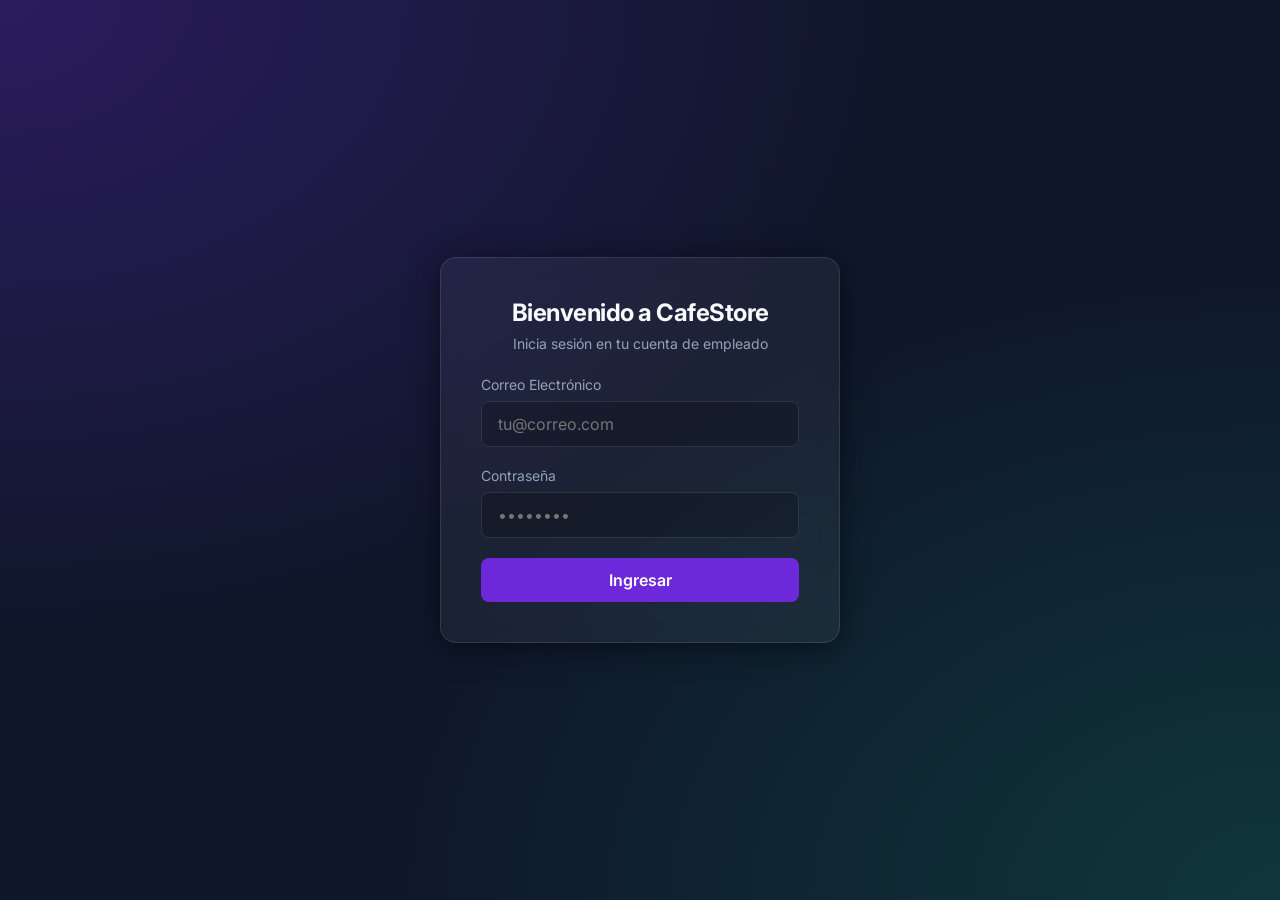
==== src/main/resources/static/login.html @ c5630396 "mi primer commit" ====
<!DOCTYPE html>
<html lang="es">
<head>
    <meta charset="UTF-8">
    <meta name="viewport" content="width=device-width, initial-scale=1.0">
    <title>Login - CafeStore ERP</title>
    <link href="https://fonts.googleapis.com/css2?family=Inter:wght@400;500;600;700&display=swap" rel="stylesheet">
    <link rel="stylesheet" href="css/styles.css">
</head>
<body>

    <div class="auth-wrapper">
        <div class="glass-container auth-box">
            <h2>Bienvenido a CafeStore</h2>
            <p>Inicia sesión en tu cuenta de empleado</p>

            <form id="loginForm">
                <div class="form-group">
                    <label for="correo">Correo Electrónico</label>
                    <input type="email" id="correo" name="correo" required placeholder="tu@correo.com">
                </div>
                <div class="form-group">
                    <label for="contrasena">Contraseña</label>
                    <input type="password" id="contrasena" name="contrasena" required placeholder="••••••••">
                </div>
                <p id="errorMsg" style="color: var(--danger); display: none; margin-bottom: 12px; font-size: 14px;"></p>
                <button type="submit" class="btn-primary">Ingresar</button>
            </form>
        </div>
    </div>

    <script src="js/auth.js"></script>
</body>
</html>
---- src/main/resources/static/css/styles.css ----
:root {
    --primary-color: #6d28d9;
    --primary-hover: #5b21b6;
    --bg-color: #0f172a;
    --text-main: #f8fafc;
    --text-muted: #94a3b8;
    --glass-bg: rgba(255, 255, 255, 0.05);
    --glass-border: rgba(255, 255, 255, 0.1);
    --glass-shadow: 0 4px 30px rgba(0, 0, 0, 0.5);
    --kanban-col-bg: rgba(30, 41, 59, 0.5);
    --task-bg: rgba(51, 65, 85, 0.8);
    --danger: #ef4444;
    --success: #10b981;
    --warning: #f59e0b;
}

* {
    box-sizing: border-box;
    margin: 0;
    padding: 0;
    font-family: 'Inter', system-ui, -apple-system, sans-serif;
}

body {
    background-color: var(--bg-color);
    background-image: 
        radial-gradient(at 0% 0%, rgba(109, 40, 217, 0.3) 0px, transparent 50%),
        radial-gradient(at 100% 100%, rgba(16, 185, 129, 0.2) 0px, transparent 50%);
    background-attachment: fixed;
    color: var(--text-main);
    min-height: 100vh;
    display: flex;
    flex-direction: column;
}

/* Glassmorphism Container */
.glass-container {
    background: var(--glass-bg);
    backdrop-filter: blur(12px);
    -webkit-backdrop-filter: blur(12px);
    border: 1px solid var(--glass-border);
    border-radius: 16px;
    box-shadow: var(--glass-shadow);
}

/* --- Auth Page --- */
.auth-wrapper {
    display: flex;
    justify-content: center;
    align-items: center;
    height: 100vh;
    padding: 20px;
}

.auth-box {
    width: 100%;
    max-width: 400px;
    padding: 40px;
    text-align: center;
    position: relative;
    overflow: hidden;
}

.auth-box h2 {
    margin-bottom: 8px;
    font-weight: 700;
    font-size: 24px;
    letter-spacing: -0.5px;
}

.auth-box p {
    color: var(--text-muted);
    margin-bottom: 24px;
    font-size: 14px;
}

.form-group {
    margin-bottom: 20px;
    text-align: left;
}

.form-group label {
    display: block;
    margin-bottom: 8px;
    font-size: 14px;
    color: var(--text-muted);
}

.form-group input {
    width: 100%;
    padding: 12px 16px;
    border-radius: 8px;
    border: 1px solid var(--glass-border);
    background: rgba(0, 0, 0, 0.2);
    color: var(--text-main);
    font-size: 16px;
    transition: all 0.3s ease;
}

.form-group input:focus {
    outline: none;
    border-color: var(--primary-color);
    box-shadow: 0 0 0 2px rgba(109, 40, 217, 0.3);
}

.btn-primary {
    width: 100%;
    padding: 12px;
    border: none;
    border-radius: 8px;
    background: var(--primary-color);
    color: white;
    font-weight: 600;
    font-size: 16px;
    cursor: pointer;
    transition: all 0.3s ease;
}

.btn-primary:hover {
    background: var(--primary-hover);
    transform: translateY(-2px);
}

/* --- Dashboard --- */
.navbar {
    display: flex;
    justify-content: space-between;
    align-items: center;
    padding: 16px 32px;
    border-bottom: 1px solid var(--glass-border);
    background: rgba(15, 23, 42, 0.8);
    backdrop-filter: blur(10px);
}

.navbar-brand h1 {
    font-size: 20px;
    font-weight: 700;
    background: linear-gradient(to right, #a78bfa, #34d399);
    -webkit-background-clip: text;
    -webkit-text-fill-color: transparent;
}

.user-info {
    display: flex;
    align-items: center;
    gap: 16px;
}

.user-role {
    padding: 4px 12px;
    border-radius: 20px;
    font-size: 12px;
    font-weight: 600;
    background: rgba(109, 40, 217, 0.2);
    color: #c4b5fd;
    border: 1px solid rgba(109, 40, 217, 0.3);
}

.btn-logout {
    background: transparent;
    border: 1px solid var(--glass-border);
    color: var(--text-main);
    padding: 8px 16px;
    border-radius: 6px;
    cursor: pointer;
    transition: all 0.2s;
}

.btn-logout:hover {
    background: rgba(255, 255, 255, 0.1);
}

.kanban-board {
    display: flex;
    gap: 24px;
    padding: 32px;
    overflow-x: auto;
    flex: 1;
    align-items: flex-start;
}

.kanban-column {
    flex: 1;
    min-width: 300px;
    max-width: 400px;
    background: var(--kanban-col-bg);
    border-radius: 12px;
    padding: 16px;
    border: 1px solid var(--glass-border);
    display: flex;
    flex-direction: column;
    gap: 16px;
}

.kanban-column h3 {
    font-size: 16px;
    color: var(--text-muted);
    font-weight: 600;
    display: flex;
    justify-content: space-between;
}

.task-list {
    min-height: 150px;
    display: flex;
    flex-direction: column;
    gap: 12px;
}

.task-card {
    background: var(--task-bg);
    padding: 16px;
    border-radius: 8px;
    border: 1px solid rgba(255, 255, 255, 0.05);
    cursor: grab;
    transition: transform 0.2s, box-shadow 0.2s;
}

.task-card:active {
    cursor: grabbing;
}

.task-card:hover {
    transform: translateY(-2px);
    box-shadow: 0 4px 12px rgba(0, 0, 0, 0.2);
}

.task-card.dragging {
    opacity: 0.5;
}

.task-title {
    font-weight: 600;
    margin-bottom: 8px;
}

.task-desc {
    font-size: 14px;
    color: var(--text-muted);
    margin-bottom: 12px;
    line-height: 1.4;
}

.task-meta {
    display: flex;
    justify-content: space-between;
    align-items: center;
    font-size: 12px;
}

.badge {
    padding: 4px 8px;
    border-radius: 4px;
    font-weight: 500;
}

.badge.urgency-Alta { background: rgba(239, 68, 68, 0.2); color: #fca5a5; }
.badge.urgency-Media { background: rgba(245, 158, 11, 0.2); color: #fcd34d; }
.badge.urgency-Baja { background: rgba(16, 185, 129, 0.2); color: #6ee7b7; }

/* Control Panel */
.controls {
    padding: 0 32px;
    margin-top: 24px;
}

.btn-add {
    display: none; /* Only show for ADMIN/HOST */
    background: var(--primary-color);
    color: white;
    padding: 10px 20px;
    border: none;
    border-radius: 8px;
    font-weight: 600;
    cursor: pointer;
    transition: 0.2s;
}
.btn-add:hover {
    background: var(--primary-hover);
}

/* Modal */
.modal-overlay {
    position: fixed;
    top: 0;
    left: 0;
    width: 100vw;
    height: 100vh;
    background: rgba(0,0,0,0.6);
    display: none;
    justify-content: center;
    align-items: center;
    z-index: 1000;
    backdrop-filter: blur(4px);
}

.modal-content {
    width: 100%;
    max-width: 500px;
    padding: 32px;
}

.close-btn {
    position: absolute;
    top: 16px;
    right: 16px;
    background: transparent;
    border: none;
    color: var(--text-muted);
    font-size: 24px;
    cursor: pointer;
}

.form-group select, .form-group textarea {
    width: 100%;
    padding: 12px 16px;
    border-radius: 8px;
    border: 1px solid var(--glass-border);
    background: rgba(0, 0, 0, 0.2);
    color: var(--text-main);
    font-size: 16px;
    resize: vertical;
}

.form-group select option {
    background: var(--bg-color);
}
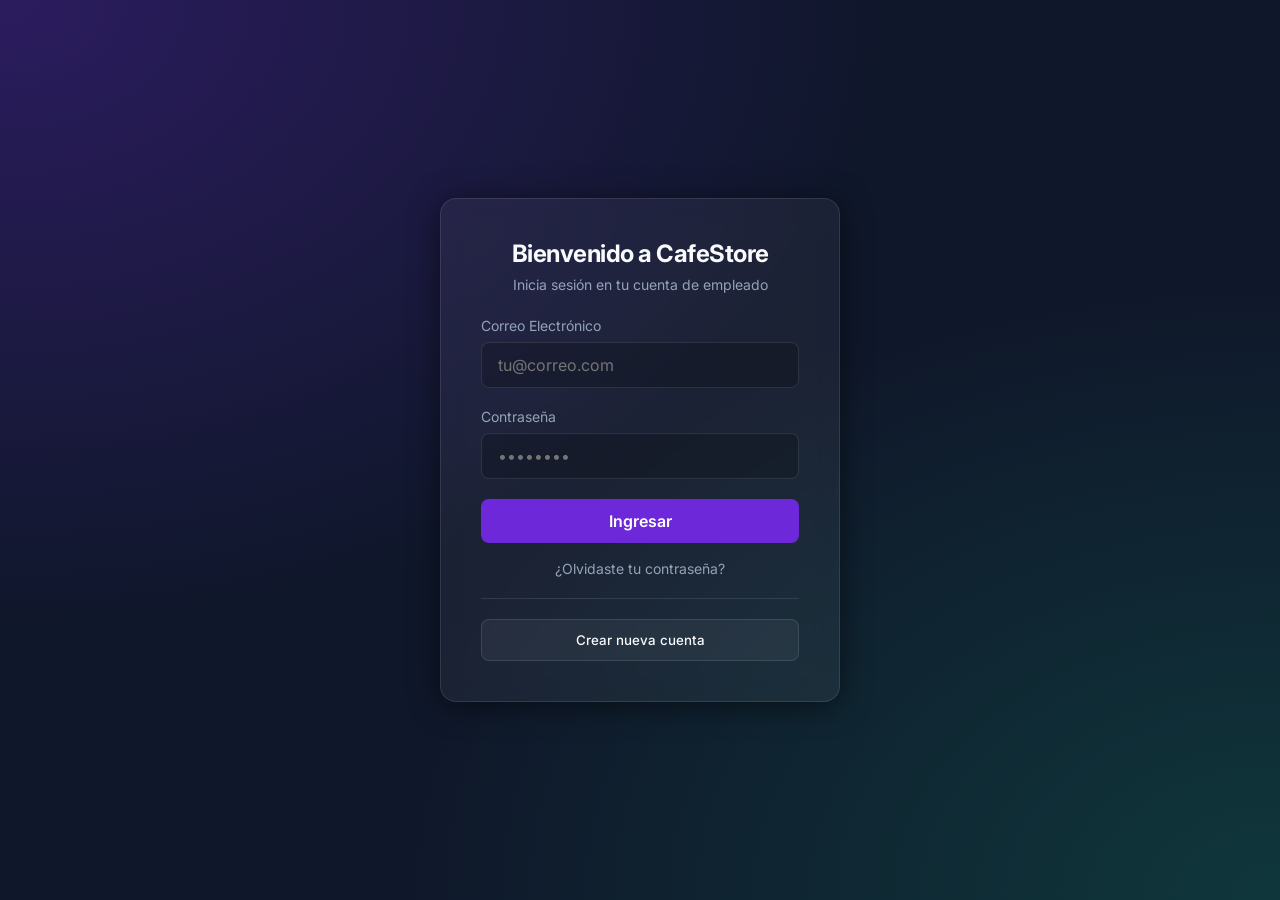
==== commit 00903409: "camvios pertinentes" ====
--- a/src/main/resources/static/login.html
+++ b/src/main/resources/static/login.html
@@ -1,5 +1,6 @@
 <!DOCTYPE html>
 <html lang="es">
+
 <head>
     <meta charset="UTF-8">
     <meta name="viewport" content="width=device-width, initial-scale=1.0">
@@ -7,6 +8,7 @@
     <link href="https://fonts.googleapis.com/css2?family=Inter:wght@400;500;600;700&display=swap" rel="stylesheet">
     <link rel="stylesheet" href="css/styles.css">
 </head>
+
 <body>
 
     <div class="auth-wrapper">
@@ -25,10 +27,22 @@
                 </div>
                 <p id="errorMsg" style="color: var(--danger); display: none; margin-bottom: 12px; font-size: 14px;"></p>
                 <button type="submit" class="btn-primary">Ingresar</button>
+                <div style="margin-top: 15px; text-align: center;">
+                    <a href="recuperar.html"
+                        style="color: var(--text-muted); font-size: 14px; text-decoration: none; transition: color 0.3s;"
+                        onmouseover="this.style.color='var(--primary)'"
+                        onmouseout="this.style.color='var(--text-muted)'">¿Olvidaste tu contraseña?</a>
+                </div>
+                <hr style="border: 0; border-top: 1px solid rgba(255, 255, 255, 0.1); margin: 20px 0;">
+                <button type="button" class="btn-secondary" onclick="window.location.href='register.html'"
+                    style="background: rgba(255, 255, 255, 0.05); color: var(--text-light); width: 100%; border: 1px solid rgba(255,255,255,0.1); border-radius: 8px; padding: 12px; font-weight: 500; cursor: pointer; transition: all 0.3s ease;"
+                    onmouseover="this.style.background='rgba(255,255,255,0.1)'"
+                    onmouseout="this.style.background='rgba(255,255,255,0.05)'">Crear nueva cuenta</button>
             </form>
         </div>
     </div>
 
     <script src="js/auth.js"></script>
 </body>
-</html>
+
+</html>
